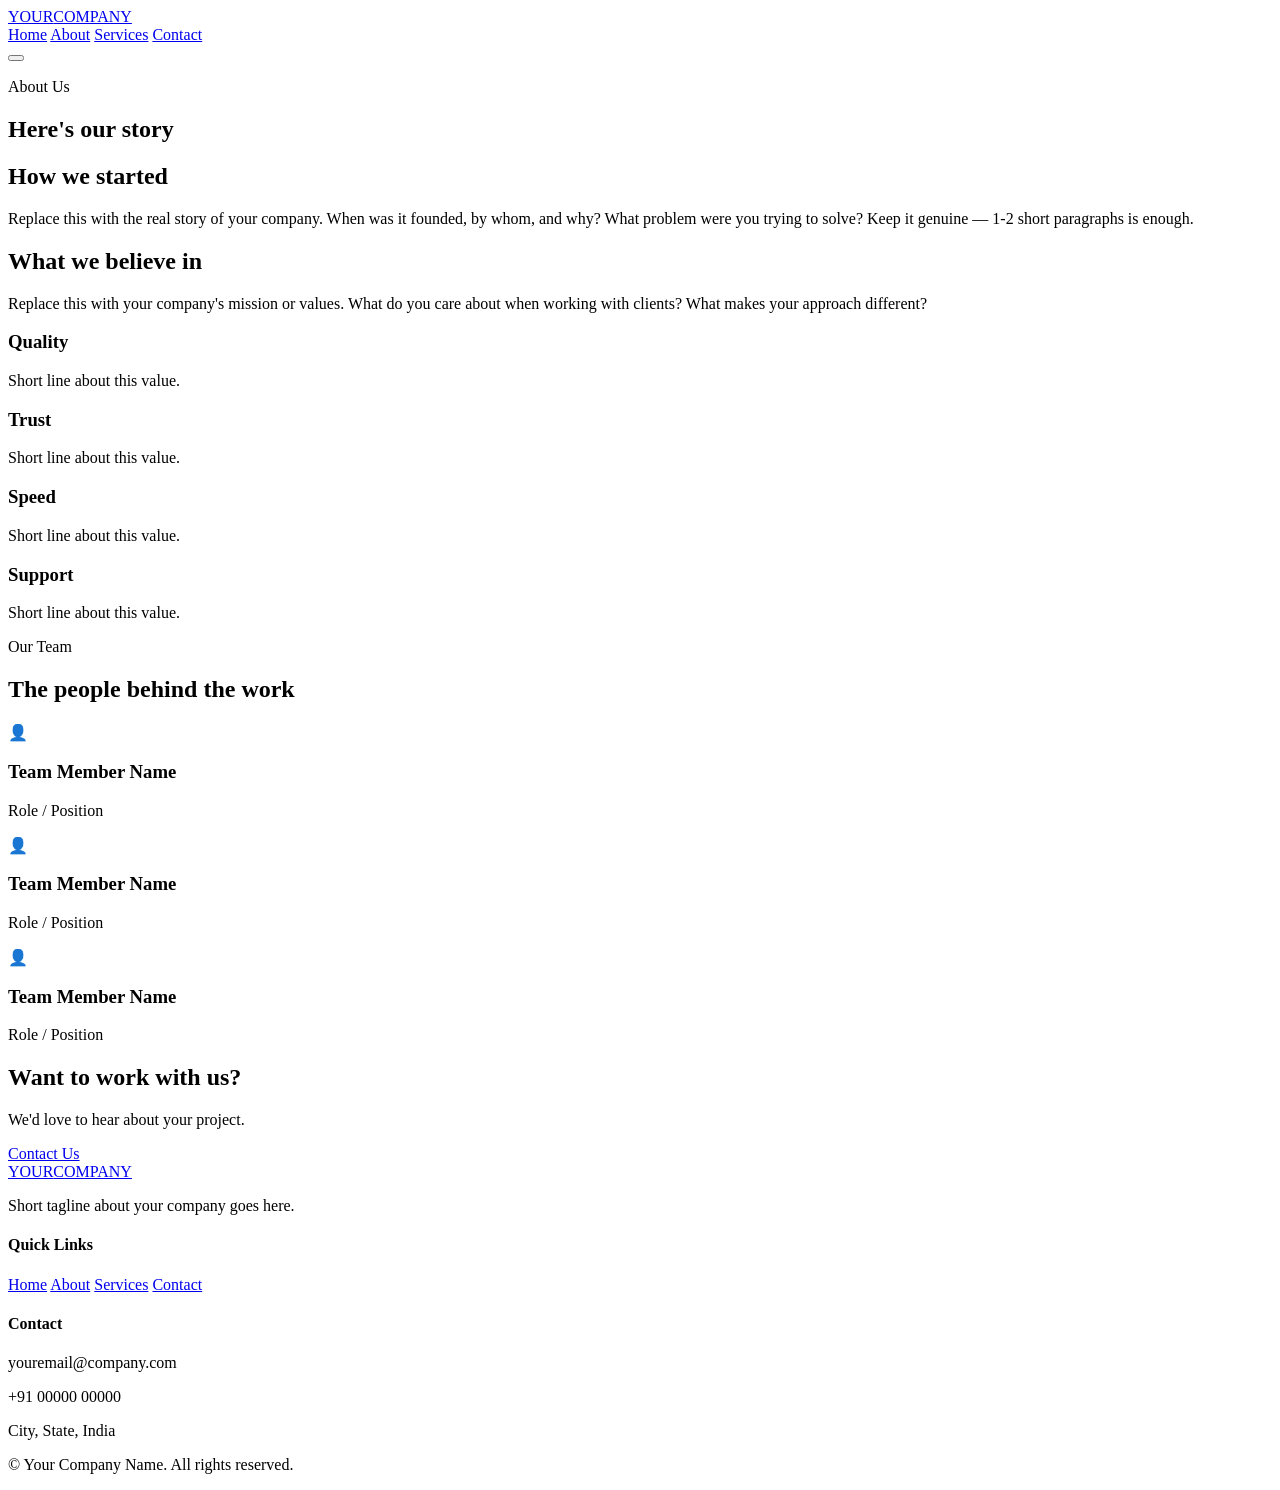
==== about.html @ c40b0a71 "Add files via upload" ====
<!DOCTYPE html>
<html lang="en">
<head>
  <meta charset="UTF-8">
  <meta name="viewport" content="width=device-width, initial-scale=1.0">
  <title>About Us | Your Company Name</title>
  <link rel="stylesheet" href="css/style.css">
  <link rel="preconnect" href="https://fonts.googleapis.com">
  <link href="https://fonts.googleapis.com/css2?family=Sora:wght@400;600;700;800&family=Inter:wght@400;500;600&display=swap" rel="stylesheet">
</head>
<body>

  <header class="site-header">
    <div class="container nav-wrap">
      <a href="index.html" class="logo">YOUR<span>COMPANY</span></a>
      <nav class="main-nav" id="main-nav">
        <a href="index.html">Home</a>
        <a href="about.html" class="active">About</a>
        <a href="services.html">Services</a>
        <a href="contact.html">Contact</a>
      </nav>
      <button class="nav-toggle" id="nav-toggle" aria-label="Toggle menu">
        <span></span><span></span><span></span>
      </button>
    </div>
  </header>

  <!-- ===== PAGE HEADER ===== -->
  <section class="page-header">
    <div class="container">
      <p class="eyebrow">About Us</p>
      <h1>Here's our story</h1>
    </div>
  </section>

  <!-- ===== ABOUT CONTENT ===== -->
  <section class="section">
    <div class="container about-content">
      <div>
        <h2>How we started</h2>
        <p>Replace this with the real story of your company. When was it founded, by whom, and why? What problem were you trying to solve? Keep it genuine — 1-2 short paragraphs is enough.</p>

        <h2>What we believe in</h2>
        <p>Replace this with your company's mission or values. What do you care about when working with clients? What makes your approach different?</p>
      </div>

      <div class="values-grid">
        <div class="value-box">
          <h3>Quality</h3>
          <p>Short line about this value.</p>
        </div>
        <div class="value-box">
          <h3>Trust</h3>
          <p>Short line about this value.</p>
        </div>
        <div class="value-box">
          <h3>Speed</h3>
          <p>Short line about this value.</p>
        </div>
        <div class="value-box">
          <h3>Support</h3>
          <p>Short line about this value.</p>
        </div>
      </div>
    </div>
  </section>

  <!-- ===== TEAM (optional - remove if not needed) ===== -->
  <section class="section alt">
    <div class="container">
      <p class="eyebrow center">Our Team</p>
      <h2 class="section-title center">The people behind the work</h2>
      <div class="grid-3">
        <div class="card team-card">
          <div class="avatar-placeholder">👤</div>
          <h3>Team Member Name</h3>
          <p class="role">Role / Position</p>
        </div>
        <div class="card team-card">
          <div class="avatar-placeholder">👤</div>
          <h3>Team Member Name</h3>
          <p class="role">Role / Position</p>
        </div>
        <div class="card team-card">
          <div class="avatar-placeholder">👤</div>
          <h3>Team Member Name</h3>
          <p class="role">Role / Position</p>
        </div>
      </div>
    </div>
  </section>

  <section class="cta">
    <div class="container cta-inner">
      <h2>Want to work with us?</h2>
      <p>We'd love to hear about your project.</p>
      <a href="contact.html" class="btn btn-light">Contact Us</a>
    </div>
  </section>

  <footer class="site-footer">
    <div class="container footer-grid">
      <div>
        <a href="index.html" class="logo">YOUR<span>COMPANY</span></a>
        <p class="footer-tagline">Short tagline about your company goes here.</p>
      </div>
      <div class="footer-col">
        <h4>Quick Links</h4>
        <a href="index.html">Home</a>
        <a href="about.html">About</a>
        <a href="services.html">Services</a>
        <a href="contact.html">Contact</a>
      </div>
      <div class="footer-col">
        <h4>Contact</h4>
        <p>youremail@company.com</p>
        <p>+91 00000 00000</p>
        <p>City, State, India</p>
      </div>
    </div>
    <div class="container footer-bottom">
      <p>&copy; <span id="year"></span> Your Company Name. All rights reserved.</p>
    </div>
  </footer>

  <script src="js/main.js"></script>
</body>
</html>
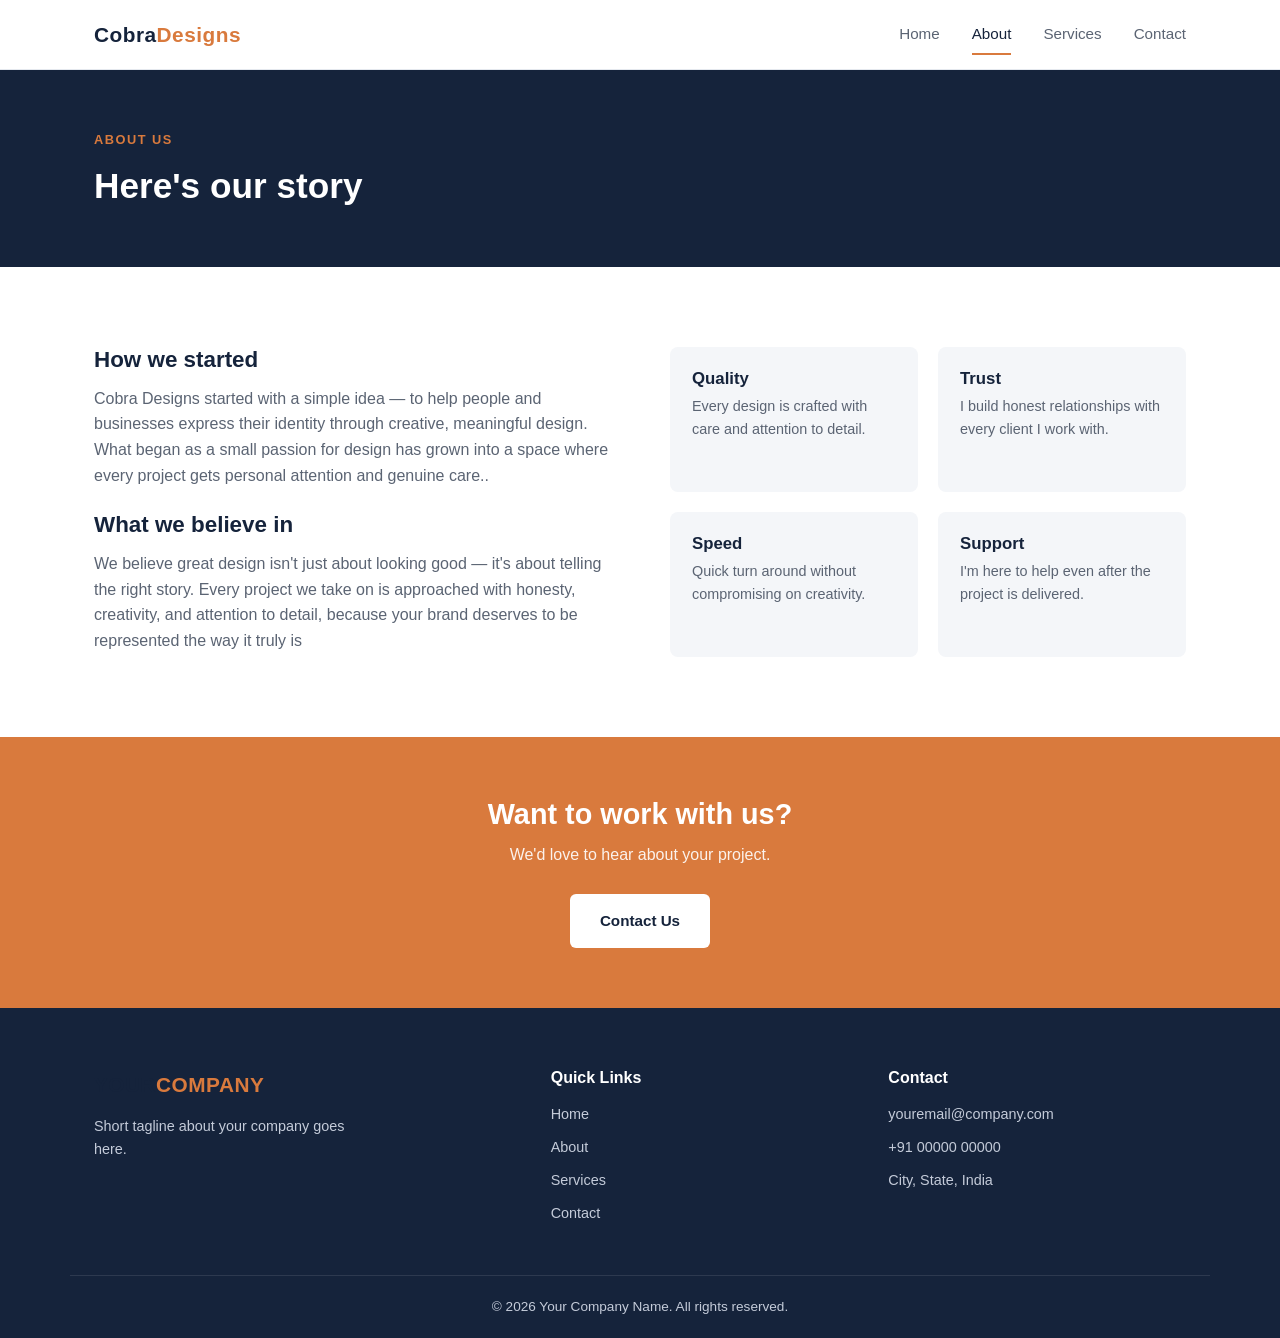
==== commit d64e3155: "Update about.html" ====
--- a/about.html
+++ b/about.html
@@ -3,7 +3,7 @@
 <head>
   <meta charset="UTF-8">
   <meta name="viewport" content="width=device-width, initial-scale=1.0">
-  <title>About Us | Your Company Name</title>
+  <title>About Us | Cobra Designs</title>
   <link rel="stylesheet" href="css/style.css">
   <link rel="preconnect" href="https://fonts.googleapis.com">
   <link href="https://fonts.googleapis.com/css2?family=Sora:wght@400;600;700;800&family=Inter:wght@400;500;600&display=swap" rel="stylesheet">
@@ -12,7 +12,7 @@
 
   <header class="site-header">
     <div class="container nav-wrap">
-      <a href="index.html" class="logo">YOUR<span>COMPANY</span></a>
+      <a href="index.html" class="logo">Cobra<span>Designs</span></a>
       <nav class="main-nav" id="main-nav">
         <a href="index.html">Home</a>
         <a href="about.html" class="active">About</a>
@@ -38,57 +38,34 @@
     <div class="container about-content">
       <div>
         <h2>How we started</h2>
-        <p>Replace this with the real story of your company. When was it founded, by whom, and why? What problem were you trying to solve? Keep it genuine — 1-2 short paragraphs is enough.</p>
+        <p>Cobra Designs started with a simple idea — to help people and businesses express their identity through creative, meaningful design. What began as a small passion for design has grown into a space where every project gets personal attention and genuine care..</p>
 
         <h2>What we believe in</h2>
-        <p>Replace this with your company's mission or values. What do you care about when working with clients? What makes your approach different?</p>
+        <p>We believe great design isn't just about looking good — it's about telling the right story. Every project we take on is approached with honesty, creativity, and attention to detail, because your brand deserves to be represented the way it truly is</p>
       </div>
 
       <div class="values-grid">
         <div class="value-box">
           <h3>Quality</h3>
-          <p>Short line about this value.</p>
+          <p>Every design is crafted with care and attention to detail.</p>
         </div>
         <div class="value-box">
           <h3>Trust</h3>
-          <p>Short line about this value.</p>
+          <p>I build honest relationships with every client I work with.</p>
         </div>
         <div class="value-box">
           <h3>Speed</h3>
-          <p>Short line about this value.</p>
+          <p>Quick turn around without compromising on creativity.</p>
         </div>
         <div class="value-box">
           <h3>Support</h3>
-          <p>Short line about this value.</p>
+          <p>I'm here to help even after the project is delivered.</p>
         </div>
       </div>
     </div>
   </section>
 
-  <!-- ===== TEAM (optional - remove if not needed) ===== -->
-  <section class="section alt">
-    <div class="container">
-      <p class="eyebrow center">Our Team</p>
-      <h2 class="section-title center">The people behind the work</h2>
-      <div class="grid-3">
-        <div class="card team-card">
-          <div class="avatar-placeholder">👤</div>
-          <h3>Team Member Name</h3>
-          <p class="role">Role / Position</p>
-        </div>
-        <div class="card team-card">
-          <div class="avatar-placeholder">👤</div>
-          <h3>Team Member Name</h3>
-          <p class="role">Role / Position</p>
-        </div>
-        <div class="card team-card">
-          <div class="avatar-placeholder">👤</div>
-          <h3>Team Member Name</h3>
-          <p class="role">Role / Position</p>
-        </div>
-      </div>
-    </div>
-  </section>
+ 
 
   <section class="cta">
     <div class="container cta-inner">
--- a/css/style.css
+++ b/css/style.css
@@ -0,0 +1,630 @@
+/* ============================
+   RESET & BASE
+============================ */
+* { margin: 0; padding: 0; box-sizing: border-box; }
+
+:root {
+  --navy: #15233b;
+  --navy-light: #1f3358;
+  --ink: #1a1a1a;
+  --gray: #5b6473;
+  --gray-light: #f4f6f9;
+  --line: #e4e8ee;
+  --accent: #d97a3d;
+  --accent-dark: #b8602a;
+  --white: #ffffff;
+
+  --font-display: 'Sora', sans-serif;
+  --font-body: 'Inter', sans-serif;
+}
+
+html { scroll-behavior: smooth; }
+
+body {
+  font-family: var(--font-body);
+  color: var(--ink);
+  line-height: 1.6;
+  background: var(--white);
+}
+
+h1, h2, h3, h4 {
+  font-family: var(--font-display);
+  color: var(--navy);
+  line-height: 1.2;
+}
+
+a { text-decoration: none; color: inherit; }
+
+img { max-width: 100%; display: block; }
+
+.container {
+  max-width: 1140px;
+  margin: 0 auto;
+  padding: 0 24px;
+}
+
+/* ============================
+   HEADER / NAV
+============================ */
+.site-header {
+  background: var(--white);
+  border-bottom: 1px solid var(--line);
+  position: sticky;
+  top: 0;
+  z-index: 100;
+}
+
+.nav-wrap {
+  display: flex;
+  align-items: center;
+  justify-content: space-between;
+  padding: 18px 24px;
+}
+
+.logo {
+  font-family: var(--font-display);
+  font-weight: 800;
+  font-size: 1.3rem;
+  color: var(--navy);
+  letter-spacing: 0.5px;
+}
+
+.logo span { color: var(--accent); }
+
+.main-nav {
+  display: flex;
+  gap: 32px;
+}
+
+.main-nav a {
+  font-weight: 500;
+  font-size: 0.95rem;
+  color: var(--gray);
+  position: relative;
+  padding: 4px 0;
+  transition: color 0.2s;
+}
+
+.main-nav a:hover,
+.main-nav a.active {
+  color: var(--navy);
+}
+
+.main-nav a.active::after {
+  content: "";
+  position: absolute;
+  bottom: -4px;
+  left: 0;
+  right: 0;
+  height: 2px;
+  background: var(--accent);
+}
+
+.nav-toggle {
+  display: none;
+  flex-direction: column;
+  justify-content: center;
+  gap: 5px;
+  background: none;
+  border: none;
+  cursor: pointer;
+  padding: 8px;
+}
+
+.nav-toggle span {
+  width: 24px;
+  height: 2px;
+  background: var(--navy);
+  display: block;
+}
+
+/* ============================
+   HERO
+============================ */
+.hero {
+  background: var(--navy);
+  color: var(--white);
+  padding: 90px 0;
+  overflow: hidden;
+}
+
+.hero-grid {
+  display: grid;
+  grid-template-columns: 1.2fr 0.8fr;
+  gap: 60px;
+  align-items: center;
+}
+
+.eyebrow {
+  text-transform: uppercase;
+  letter-spacing: 1.5px;
+  font-size: 0.8rem;
+  font-weight: 600;
+  color: var(--accent);
+  margin-bottom: 14px;
+}
+
+.eyebrow.center { text-align: center; }
+
+.hero-text h1 {
+  font-size: 2.6rem;
+  font-weight: 700;
+  margin-bottom: 18px;
+  color: var(--white);
+}
+
+.hero-sub {
+  font-size: 1.05rem;
+  color: #c4cbd9;
+  max-width: 480px;
+  margin-bottom: 32px;
+}
+
+.hero-actions {
+  display: flex;
+  gap: 16px;
+}
+
+.hero-visual {
+  display: flex;
+  justify-content: center;
+}
+
+.hero-card {
+  background: var(--navy-light);
+  border: 1px solid rgba(255,255,255,0.1);
+  border-radius: 12px;
+  padding: 32px;
+  width: 100%;
+  max-width: 280px;
+}
+
+.hero-card-row {
+  font-family: var(--font-display);
+  font-weight: 700;
+  font-size: 1.4rem;
+  padding: 16px 0;
+  border-bottom: 1px solid rgba(255,255,255,0.08);
+  color: var(--white);
+  opacity: 0;
+  animation: fadeUp 0.6s ease forwards;
+  animation-delay: var(--delay);
+}
+
+.hero-card-row:last-child { border-bottom: none; }
+
+@keyframes fadeUp {
+  from { opacity: 0; transform: translateY(10px); }
+  to { opacity: 1; transform: translateY(0); }
+}
+
+/* ============================
+   BUTTONS
+============================ */
+.btn {
+  display: inline-block;
+  padding: 13px 28px;
+  border-radius: 6px;
+  font-weight: 600;
+  font-size: 0.95rem;
+  transition: all 0.2s ease;
+  border: 2px solid transparent;
+}
+
+.btn-primary {
+  background: var(--accent);
+  color: var(--white);
+}
+.btn-primary:hover { background: var(--accent-dark); }
+
+.btn-secondary {
+  border-color: rgba(255,255,255,0.3);
+  color: var(--white);
+}
+.btn-secondary:hover { border-color: var(--white); }
+
+.btn-light {
+  background: var(--white);
+  color: var(--navy);
+}
+.btn-light:hover { background: var(--gray-light); }
+
+/* ============================
+   SECTIONS (GENERAL)
+============================ */
+.section {
+  padding: 80px 0;
+}
+
+.section.alt {
+  background: var(--gray-light);
+}
+
+.section-title {
+  font-size: 2rem;
+  margin-bottom: 50px;
+}
+
+.section-title.center { text-align: center; }
+
+/* ============================
+   GRID / CARDS
+============================ */
+.grid-3 {
+  display: grid;
+  grid-template-columns: repeat(3, 1fr);
+  gap: 32px;
+}
+
+.card {
+  background: var(--white);
+  border: 1px solid var(--line);
+  border-radius: 10px;
+  padding: 32px;
+  transition: transform 0.2s, box-shadow 0.2s;
+}
+
+.card:hover {
+  transform: translateY(-4px);
+  box-shadow: 0 12px 24px rgba(21,35,59,0.08);
+}
+
+.card-icon {
+  font-size: 2rem;
+  margin-bottom: 16px;
+}
+
+.card h3 {
+  font-size: 1.15rem;
+  margin-bottom: 10px;
+}
+
+.card p {
+  color: var(--gray);
+  font-size: 0.95rem;
+}
+
+/* ============================
+   ABOUT TEASER (Home page)
+============================ */
+.about-teaser {
+  display: grid;
+  grid-template-columns: 1.4fr 0.6fr;
+  gap: 50px;
+  align-items: center;
+}
+
+.about-teaser-text p {
+  color: var(--gray);
+  margin: 16px 0 20px;
+}
+
+.link-arrow {
+  font-weight: 600;
+  color: var(--accent);
+}
+
+.about-teaser-stats {
+  display: flex;
+  gap: 30px;
+}
+
+.stat {
+  display: flex;
+  flex-direction: column;
+}
+
+.stat-num {
+  font-family: var(--font-display);
+  font-size: 2.2rem;
+  font-weight: 800;
+  color: var(--navy);
+}
+
+.stat-label {
+  font-size: 0.85rem;
+  color: var(--gray);
+}
+
+/* ============================
+   CTA BANNER
+============================ */
+.cta {
+  background: var(--accent);
+  color: var(--white);
+  padding: 60px 0;
+}
+
+.cta-inner {
+  text-align: center;
+}
+
+.cta h2 {
+  color: var(--white);
+  font-size: 1.8rem;
+  margin-bottom: 10px;
+}
+
+.cta p {
+  margin-bottom: 26px;
+  color: rgba(255,255,255,0.9);
+}
+
+/* ============================
+   FOOTER
+============================ */
+.site-footer {
+  background: var(--navy);
+  color: #c4cbd9;
+  padding: 60px 0 0;
+}
+
+.footer-grid {
+  display: grid;
+  grid-template-columns: 1.4fr 1fr 1fr;
+  gap: 40px;
+  padding-bottom: 40px;
+}
+
+.footer-tagline {
+  margin-top: 14px;
+  font-size: 0.9rem;
+  max-width: 260px;
+}
+
+.footer-col h4 {
+  color: var(--white);
+  font-size: 1rem;
+  margin-bottom: 16px;
+}
+
+.footer-col a, .footer-col p {
+  display: block;
+  margin-bottom: 10px;
+  font-size: 0.9rem;
+  color: #c4cbd9;
+}
+
+.footer-col a:hover { color: var(--white); }
+
+.footer-bottom {
+  border-top: 1px solid rgba(255,255,255,0.1);
+  padding: 20px 24px;
+  text-align: center;
+  font-size: 0.85rem;
+}
+
+/* ============================
+   PAGE HEADER (About/Services/Contact)
+============================ */
+.page-header {
+  background: var(--navy);
+  color: var(--white);
+  padding: 60px 0;
+}
+
+.page-header h1 {
+  color: var(--white);
+  font-size: 2.2rem;
+}
+
+/* ============================
+   ABOUT PAGE
+============================ */
+.about-content {
+  display: grid;
+  grid-template-columns: 1fr 1fr;
+  gap: 60px;
+}
+
+.about-content h2 {
+  font-size: 1.4rem;
+  margin-bottom: 12px;
+  margin-top: 24px;
+}
+
+.about-content h2:first-child { margin-top: 0; }
+
+.about-content p {
+  color: var(--gray);
+  margin-bottom: 4px;
+}
+
+.values-grid {
+  display: grid;
+  grid-template-columns: 1fr 1fr;
+  gap: 20px;
+}
+
+.value-box {
+  background: var(--gray-light);
+  border-radius: 8px;
+  padding: 22px;
+}
+
+.value-box h3 {
+  font-size: 1.05rem;
+  margin-bottom: 6px;
+}
+
+.value-box p {
+  color: var(--gray);
+  font-size: 0.9rem;
+}
+
+.team-card { text-align: center; }
+
+.avatar-placeholder {
+  width: 70px;
+  height: 70px;
+  background: var(--gray-light);
+  border-radius: 50%;
+  display: flex;
+  align-items: center;
+  justify-content: center;
+  font-size: 1.8rem;
+  margin: 0 auto 16px;
+}
+
+.role {
+  color: var(--accent) !important;
+  font-size: 0.85rem;
+  font-weight: 600;
+}
+
+/* ============================
+   SERVICES PAGE
+============================ */
+.services-list {
+  display: flex;
+  flex-direction: column;
+  gap: 0;
+}
+
+.service-row {
+  display: grid;
+  grid-template-columns: 100px 1fr;
+  gap: 30px;
+  padding: 36px 0;
+  border-bottom: 1px solid var(--line);
+}
+
+.service-row:first-child { padding-top: 0; }
+
+.service-num {
+  font-family: var(--font-display);
+  font-size: 2rem;
+  font-weight: 800;
+  color: var(--line);
+}
+
+.service-text h2 {
+  font-size: 1.3rem;
+  margin-bottom: 10px;
+}
+
+.service-text p {
+  color: var(--gray);
+}
+
+/* ============================
+   CONTACT PAGE
+============================ */
+.contact-grid {
+  display: grid;
+  grid-template-columns: 0.8fr 1.2fr;
+  gap: 60px;
+}
+
+.contact-info h2,
+.contact-form h2 {
+  font-size: 1.4rem;
+  margin-bottom: 20px;
+}
+
+.info-row {
+  color: var(--gray);
+  margin-bottom: 14px;
+}
+
+.info-row strong {
+  color: var(--navy);
+  display: block;
+  font-size: 0.85rem;
+  margin-bottom: 2px;
+}
+
+.contact-form {
+  display: flex;
+  flex-direction: column;
+}
+
+.contact-form label {
+  font-size: 0.85rem;
+  font-weight: 600;
+  margin-bottom: 6px;
+  margin-top: 16px;
+  color: var(--navy);
+}
+
+.contact-form input,
+.contact-form textarea {
+  padding: 12px 14px;
+  border: 1px solid var(--line);
+  border-radius: 6px;
+  font-family: var(--font-body);
+  font-size: 0.95rem;
+  resize: vertical;
+}
+
+.contact-form input:focus,
+.contact-form textarea:focus {
+  outline: 2px solid var(--accent);
+  outline-offset: 1px;
+}
+
+.contact-form button {
+  margin-top: 24px;
+  align-self: flex-start;
+  border: none;
+  cursor: pointer;
+}
+
+.form-note {
+  margin-top: 14px;
+  font-size: 0.9rem;
+  color: var(--gray);
+}
+
+/* ============================
+   RESPONSIVE
+============================ */
+@media (max-width: 860px) {
+  .hero-grid,
+  .about-teaser,
+  .about-content,
+  .contact-grid {
+    grid-template-columns: 1fr;
+  }
+
+  .grid-3 {
+    grid-template-columns: 1fr;
+  }
+
+  .footer-grid {
+    grid-template-columns: 1fr;
+  }
+
+  .values-grid {
+    grid-template-columns: 1fr;
+  }
+
+  .hero-text h1 { font-size: 2rem; }
+
+  .main-nav {
+    position: absolute;
+    top: 100%;
+    left: 0;
+    right: 0;
+    background: var(--white);
+    flex-direction: column;
+    padding: 20px 24px;
+    border-bottom: 1px solid var(--line);
+    display: none;
+    gap: 18px;
+  }
+
+  .main-nav.open { display: flex; }
+
+  .nav-toggle { display: flex; }
+
+  .service-row {
+    grid-template-columns: 1fr;
+    gap: 8px;
+  }
+}
+
+@media (prefers-reduced-motion: reduce) {
+  .hero-card-row { animation: none; opacity: 1; }
+  html { scroll-behavior: auto; }
+}
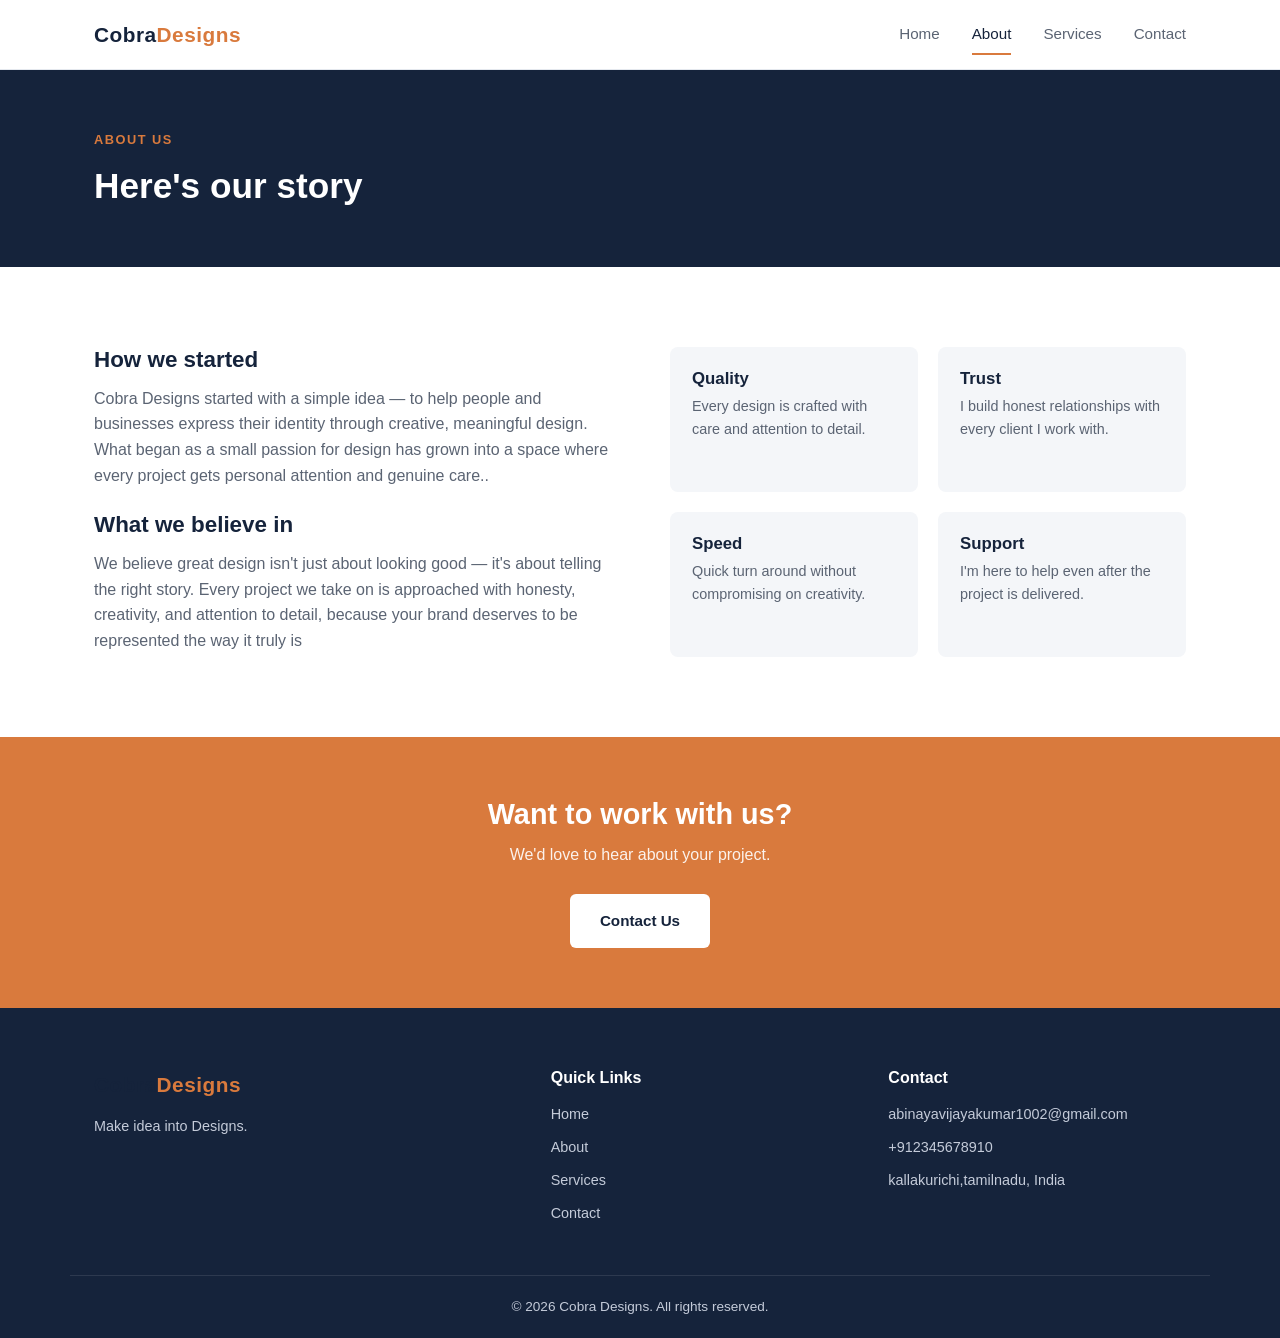
==== commit 269734cc: "Update about.html" ====
--- a/about.html
+++ b/about.html
@@ -78,8 +78,8 @@
   <footer class="site-footer">
     <div class="container footer-grid">
       <div>
-        <a href="index.html" class="logo">YOUR<span>COMPANY</span></a>
-        <p class="footer-tagline">Short tagline about your company goes here.</p>
+        <a href="index.html" class="logo">Cobra<span>Designs</span></a>
+        <p class="footer-tagline">Make idea into Designs.</p>
       </div>
       <div class="footer-col">
         <h4>Quick Links</h4>
@@ -90,13 +90,13 @@
       </div>
       <div class="footer-col">
         <h4>Contact</h4>
-        <p>youremail@company.com</p>
-        <p>+91 00000 00000</p>
-        <p>City, State, India</p>
+        <p>abinayavijayakumar1002@gmail.com</p>
+        <p>+912345678910</p>
+        <p>kallakurichi,tamilnadu, India</p>
       </div>
     </div>
     <div class="container footer-bottom">
-      <p>&copy; <span id="year"></span> Your Company Name. All rights reserved.</p>
+      <p>&copy; <span id="year"></span> Cobra Designs. All rights reserved.</p>
     </div>
   </footer>
 
